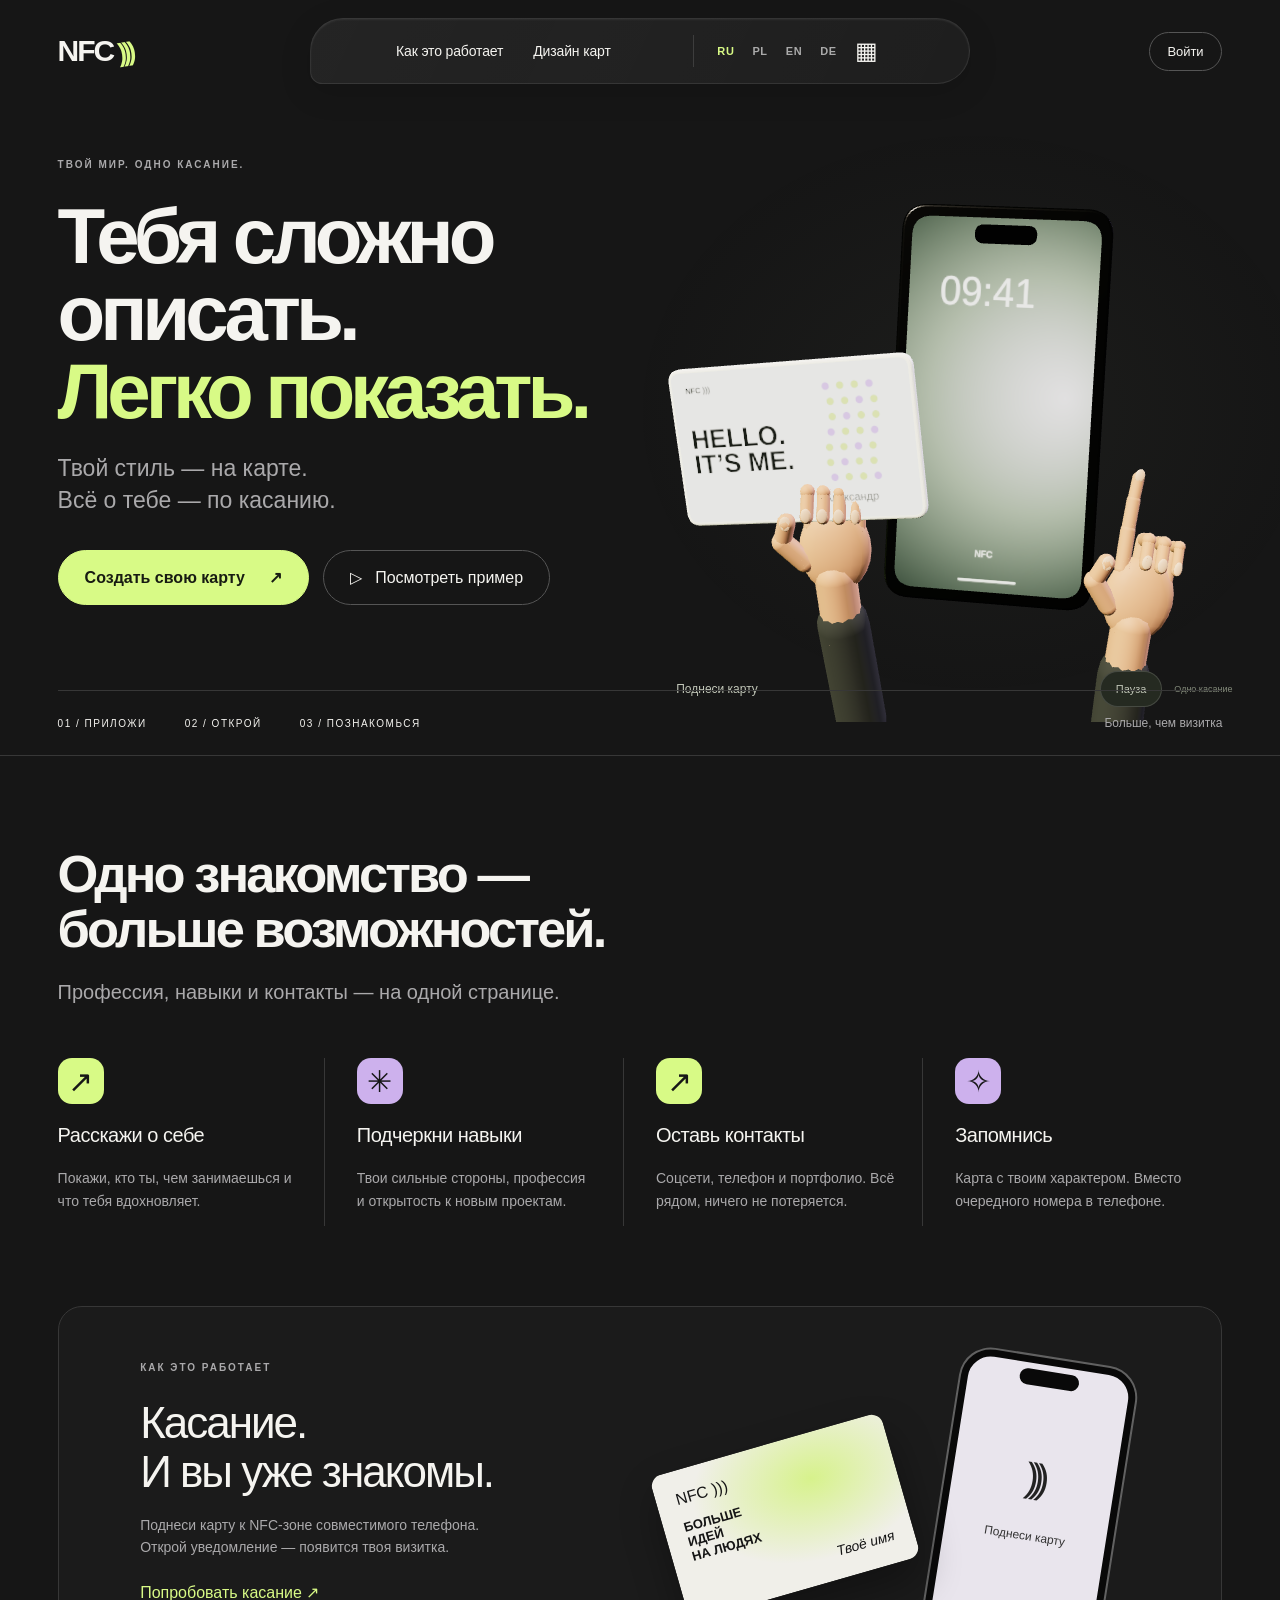
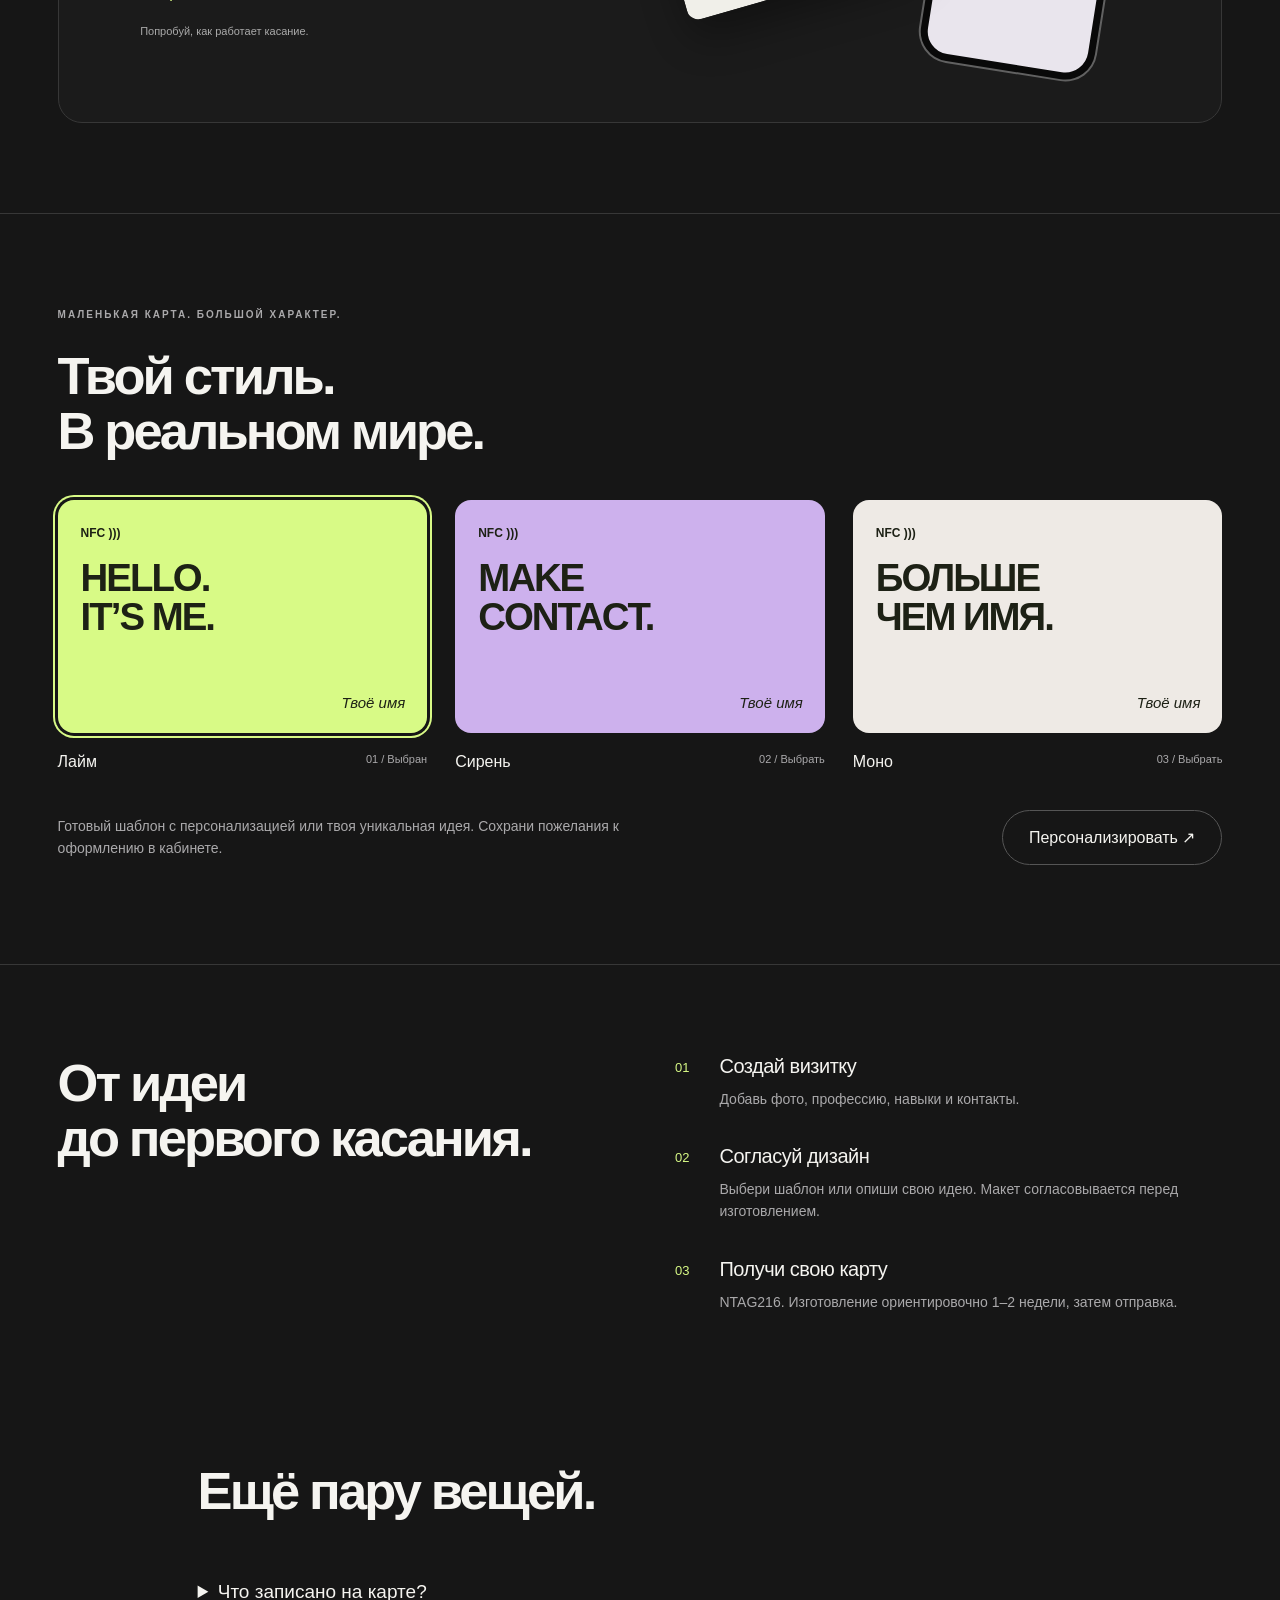
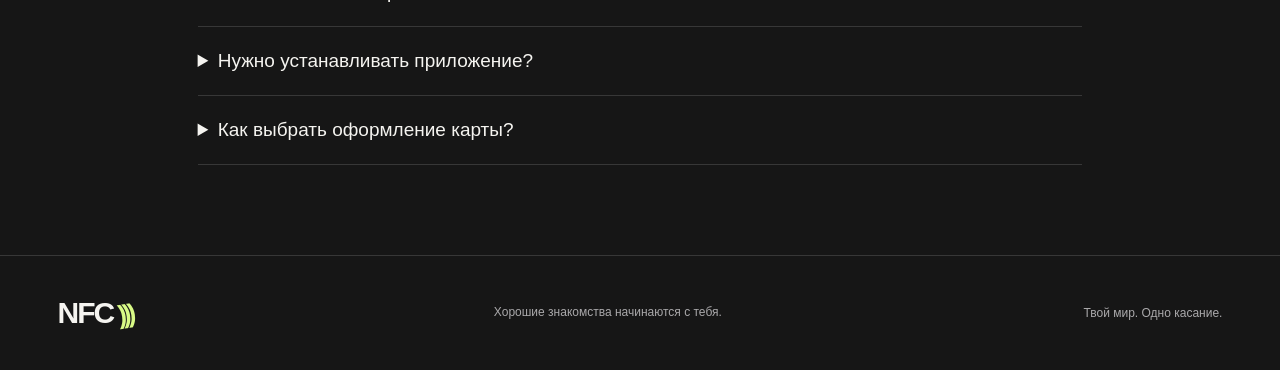
==== index.html @ b67074d8 "Build NFC profiles with 3D landing and production deployment" ====
<!doctype html>
<html lang="ru">
  <head>
    <meta charset="UTF-8" />
    <meta name="viewport" content="width=device-width, initial-scale=1" />
    <meta name="theme-color" content="#161616" />
    <title>NFC — всё о тебе по касанию</title>
    <link rel="stylesheet" href="/style.css" />
  </head>
  <body>
    <header class="header">
      <a class="logo" href="/" aria-label="NFC, главная">NFC<span>)))</span></a>
      <div class="nav-drop">
        <nav aria-label="Основная навигация">
          <a href="/#how">Как это работает</a><a href="/#design">Дизайн карт</a>
        </nav>
        <div class="language-picker" aria-label="Выбор языка">
          <button data-lang="ru">RU</button><button data-lang="pl">PL</button
          ><button data-lang="en">EN</button><button data-lang="de">DE</button>
          <details class="language-menu">
            <summary aria-label="Все доступные языки">▦</summary>
            <div>
              <button data-lang="ru">Русский</button
              ><button data-lang="pl">Polski</button
              ><button data-lang="en">English</button
              ><button data-lang="de">Deutsch</button>
            </div>
          </details>
        </div>
      </div>
      <button class="outline small account-entry" data-editor>
        <span data-account-label>Войти</span>
      </button>
    </header>
    <main id="landing">
      <section class="hero">
        <div class="hero-copy">
          <div class="eyebrow">ТВОЙ МИР. ОДНО КАСАНИЕ.</div>
          <h1>Тебя сложно<br />описать.<br /><span>Легко показать.</span></h1>
          <p>Твой стиль — на карте.<br />Всё о тебе — по касанию.</p>
          <div class="actions">
            <button class="primary" data-editor>
              Создать свою карту <span>↗</span></button
            ><button class="outline" id="example">
              ▷ &nbsp; Посмотреть пример
            </button>
          </div>
        </div>
        <div class="hero-art hero-3d">
          <div
            id="hero-scene"
            role="img"
            aria-label="3D-демонстрация: руки подносят NFC-карту к телефону, касаются уведомления и открывают визитку."
          >
            <canvas aria-hidden="true"></canvas>
          </div>
          <div class="scene-caption">
            <span id="scene-status">Поднеси карту</span
            ><button id="scene-toggle" type="button" aria-pressed="false">
              Пауза</button
            ><span class="scene-label">Одно касание</span>
          </div>
        </div>
        <div class="hero-bottom">
          <span>01 / ПРИЛОЖИ</span><span>02 / ОТКРОЙ</span
          ><span>03 / ПОЗНАКОМЬСЯ</span
          ><span class="muted">Больше, чем визитка</span>
        </div>
      </section>
      <section class="intro section" id="how">
        <div class="intro-title">
          <h2>Одно знакомство —<br />больше возможностей.</h2>
          <p>Профессия, навыки и контакты — на одной странице.</p>
        </div>
        <div class="feature-grid">
          <article>
            <span class="feature-icon">↗</span>
            <h3>Расскажи о себе</h3>
            <p>Покажи, кто ты, чем занимаешься и что тебя вдохновляет.</p>
          </article>
          <article>
            <span class="feature-icon lilac">✳</span>
            <h3>Подчеркни навыки</h3>
            <p>
              Твои сильные стороны, профессия и открытость к новым проектам.
            </p>
          </article>
          <article>
            <span class="feature-icon">↗</span>
            <h3>Оставь контакты</h3>
            <p>
              Соцсети, телефон и портфолио. Всё рядом, ничего не потеряется.
            </p>
          </article>
          <article>
            <span class="feature-icon lilac">✧</span>
            <h3>Запомнись</h3>
            <p>
              Карта с твоим характером. Вместо очередного номера в телефоне.
            </p>
          </article>
        </div>
        <div class="tap-demo">
          <div>
            <span class="eyebrow">КАК ЭТО РАБОТАЕТ</span>
            <h3>Касание.<br />И вы уже знакомы.</h3>
            <p>
              Поднеси карту к NFC-зоне совместимого телефона. Открой уведомление
              — появится твоя визитка.
            </p>
            <button class="text-button" id="tap">Попробовать касание ↗</button>
            <p class="caption" id="tap-status" aria-live="polite">
              Попробуй, как работает касание.
            </p>
          </div>
          <div class="demo-scene">
            <div class="mini-card">
              NFC <span>)))</span><b>БОЛЬШЕ<br />ИДЕЙ<br />НА ЛЮДЯХ</b
              ><i>Твоё имя</i>
            </div>
            <div class="mini-phone">
              <div class="notch"></div>
              <span class="phone-symbol">)))</span>
              <p id="phone-message">Поднеси карту</p>
            </div>
          </div>
        </div>
      </section>
      <section class="section designs" id="design">
        <span class="eyebrow">МАЛЕНЬКАЯ КАРТА. БОЛЬШОЙ ХАРАКТЕР.</span>
        <h2>Твой стиль.<br />В реальном мире.</h2>
        <div class="design-grid">
          <button
            class="design-option selected"
            data-design="Лайм"
            aria-pressed="true"
          >
            <div class="product lime">
              <span>NFC )))</span><strong>HELLO.<br />IT’S ME.</strong
              ><i>Твоё имя</i>
            </div>
            <div class="design-label">
              Лайм <span>01 / Выбран</span>
            </div></button
          ><button
            class="design-option"
            data-design="Сирень"
            aria-pressed="false"
          >
            <div class="product purple">
              <span>NFC )))</span><strong>MAKE<br />CONTACT.</strong
              ><i>Твоё имя</i>
            </div>
            <div class="design-label">
              Сирень <span>02 / Выбрать</span>
            </div></button
          ><button
            class="design-option"
            data-design="Моно"
            aria-pressed="false"
          >
            <div class="product mono">
              <span>NFC )))</span><strong>БОЛЬШЕ<br />ЧЕМ ИМЯ.</strong
              ><i>Твоё имя</i>
            </div>
            <div class="design-label">Моно <span>03 / Выбрать</span></div>
          </button>
        </div>
        <div class="design-foot">
          <p>
            Готовый шаблон с персонализацией или твоя уникальная идея. Сохрани
            пожелания к оформлению в кабинете.
          </p>
          <button class="outline" data-editor>Персонализировать ↗</button>
        </div>
      </section>
      <section class="section process">
        <h2>От идеи<br />до первого касания.</h2>
        <ol>
          <li>
            <span>01</span>
            <div>
              <h3>Создай визитку</h3>
              <p>Добавь фото, профессию, навыки и контакты.</p>
            </div>
          </li>
          <li>
            <span>02</span>
            <div>
              <h3>Согласуй дизайн</h3>
              <p>
                Выбери шаблон или опиши свою идею. Макет согласовывается перед
                изготовлением.
              </p>
            </div>
          </li>
          <li>
            <span>03</span>
            <div>
              <h3>Получи свою карту</h3>
              <p>
                NTAG216. Изготовление ориентировочно 1–2 недели, затем отправка.
              </p>
            </div>
          </li>
        </ol>
      </section>
      <section class="section faq">
        <h2>Ещё пару вещей.</h2>
        <details>
          <summary>Что записано на карте?</summary>
          <p>
            Постоянная ссылка на твою визитку. Меняй данные в личном кабинете —
            адрес останется прежним.
          </p>
        </details>
        <details>
          <summary>Нужно устанавливать приложение?</summary>
          <p>
            Для просмотра визитки достаточно браузера и интернета. Чтение карты
            зависит от поддержки NFC и настроек телефона.
          </p>
        </details>
        <details>
          <summary>Как выбрать оформление карты?</summary>
          <p>
            Выбери шаблон и сохрани идею оформления в кабинете. Перед
            изготовлением макет нужно согласовать.
          </p>
        </details>
      </section>
      <footer>
        <a class="logo" href="#">NFC<span>)))</span></a>
        <p>Хорошие знакомства начинаются с тебя.</p>
        <span>Твой мир. Одно касание.</span>
      </footer>
    </main>
    <dialog id="editor">
      <div class="modal-head">
        <div>
          <span class="eyebrow">ТВОЯ ЦИФРОВАЯ ВИЗИТКА</span>
          <h2>Начнём с тебя.</h2>
        </div>
        <button class="close" aria-label="Закрыть редактор">×</button>
      </div>
      <p class="notice">
        Расскажи о себе и добавь контакты, которыми хочешь поделиться.
      </p>
      <div class="account-bar">
        <span id="account-email" data-user-content></span
        ><button class="text-button" id="logout">Выйти</button>
      </div>
      <p class="link-explain">
        Ссылка закреплена за вашей визиткой. Меняйте дизайн и данные — адрес
        останется прежним.
      </p>
      <label>Постоянная ссылка<input id="public-link" readonly /></label>
      <div class="actions link-actions">
        <button type="button" class="outline" id="copy-link">
          Копировать ссылку</button
        ><a class="outline" id="open-public" target="_blank" rel="noopener"
          >Открыть визитку ↗</a
        >
      </div>
      <p id="link-status" role="status"></p>
      <form id="profile-form" autocomplete="off">
        <div class="form-grid">
          <label
            >Имя<input
              name="firstName"
              maxlength="40"
              required
              placeholder="Александр" /></label
          ><label
            >Фамилия<input
              name="lastName"
              maxlength="50"
              placeholder="Иванов" /></label
          ><label class="wide"
            >Фото<input
              type="file"
              id="photo"
              accept="image/png,image/jpeg,image/webp"
            /><small>JPG, PNG или WebP, до 2 МБ</small></label
          ><label class="wide"
            >О себе<textarea
              name="bio"
              maxlength="2000"
              placeholder="Расскажи, чем занимаешься и с чем к тебе обращаться."
            ></textarea></label
          ><label
            >Профессия<input
              name="job"
              maxlength="80"
              placeholder="Дизайнер" /></label
          ><label
            >Навыки, через запятую<input
              name="skills"
              maxlength="500"
              placeholder="Брендинг, веб-дизайн, UI/UX" /></label
          ><label class="wide"
            >Вакансии и проекты<textarea
              name="opportunities"
              maxlength="1000"
              placeholder="Открыт к проектам и предложениям"
            ></textarea></label
          ><label class="wide"
            >Услуги и предложения<textarea
              name="services"
              maxlength="1000"
              placeholder="Какие задачи ты помогаешь решать?"
            ></textarea></label
          ><label
            >Телефон<input
              name="phone"
              type="tel"
              maxlength="30"
              placeholder="+48 ..." /></label
          ><label
            >Соцсеть или портфолио<input
              name="social"
              type="url"
              placeholder="https://..." /></label
          ><label
            >Instagram<input
              name="instagram"
              type="url"
              maxlength="500"
              placeholder="https://www.instagram.com/username" /></label
          ><label
            >Telegram<input
              name="telegram"
              type="url"
              maxlength="500"
              placeholder="https://t.me/username" /></label
          ><label
            >WhatsApp<input
              name="whatsapp"
              type="tel"
              maxlength="30"
              placeholder="+48 123 456 789"
            /><small>Номер с кодом страны</small></label
          ><label
            >Контактный email<input
              name="contactEmail"
              type="email"
              maxlength="254"
              placeholder="hello@example.com" /></label
          ><label class="wide"
            >Акцент цифровой визитки<select name="accent">
              <option value="lime">Лайм</option>
              <option value="lilac">Сирень</option>
              <option value="silver">Серебро</option></select
            ><small>Единый стиль, твой цветовой акцент</small></label
          ><label
            >Дизайн карты<select name="design">
              <option value="Лайм">Лайм</option>
              <option value="Сирень">Сирень</option>
              <option value="Моно">Моно</option>
              <option value="Уникальный дизайн">Уникальный дизайн</option>
            </select></label
          ><label
            >Идея для дизайна<input
              name="idea"
              maxlength="200"
              placeholder="Что добавить на карту?"
          /></label>
        </div>
        <div class="actions">
          <button type="submit" class="primary">Сохранить визитку ↗</button
          ><button type="button" class="outline" id="preview-draft">
            Предпросмотр
          </button>
        </div>
        <p id="save-status" role="status"></p>
      </form>
    </dialog>
    <dialog id="save-complete" aria-labelledby="complete-title">
      <button class="close" aria-label="Закрыть">×</button>
      <div class="complete-symbol" aria-hidden="true">✓</div>
      <h2 id="complete-title">Всё готово</h2>
      <p>Твоя визитка обновлена. Можно знакомиться.</p>
      <label>Постоянная ссылка<input id="complete-link" readonly /></label
      ><button class="outline" id="complete-copy">Копировать ссылку</button>
      <p id="complete-status" role="status"></p>
      <button class="primary" id="complete-account">
        Перейти в личный кабинет
      </button>
    </dialog>
    <dialog id="preview" aria-label="Мобильный предпросмотр">
      <button class="close" aria-label="Закрыть пример">×</button>
      <div id="profile-view"></div>
      <p class="preview-note">
        Предпросмотр несохранённых изменений. Сохрани визитку, чтобы обновить
        постоянную страницу.
      </p>
    </dialog>
    <dialog id="auth">
      <div class="modal-head">
        <h2 id="auth-title">Войти в кабинет</h2>
        <button class="close" aria-label="Закрыть">×</button>
      </div>
      <p class="notice">Войди, чтобы продолжить работу над своей визиткой.</p>
      <form id="auth-form">
        <label
          >Email<input
            id="auth-email"
            type="email"
            autocomplete="email"
            required
            maxlength="254" /></label
        ><label
          >Пароль<input
            id="auth-password"
            type="password"
            autocomplete="current-password"
            minlength="10"
            maxlength="128"
            required
        /></label>
        <p class="caption">От 10 до 128 символов.</p>
        <button class="primary" id="auth-submit" type="submit">Войти</button
        ><button class="text-button" id="auth-toggle" type="button">
          Нет аккаунта? Регистрация
        </button>
        <p id="auth-status" role="status"></p>
      </form>
    </dialog>
    <script src="/app.js"></script>
    <script src="/account.js"></script>
    <script src="/i18n.js"></script>
    <script type="module" src="/hero-loader.js"></script>
  </body>
</html>
---- style.css ----
:root {
  --bg: #161616;
  --panel: #202020;
  --text: #f5f4f0;
  --muted: #aaa9ab;
  --lime: #d8fa86;
  --lilac: #cdb1ed;
  --line: #373737;
}
* {
  box-sizing: border-box;
}
html {
  scroll-behavior: smooth;
  scroll-padding-top: 80px;
}
body {
  margin: 0;
  background: var(--bg);
  color: var(--text);
  font-family: Arial, Helvetica, sans-serif;
  -webkit-font-smoothing: antialiased;
}
button,
input,
textarea,
select {
  font: inherit;
}
button,
a {
  -webkit-tap-highlight-color: transparent;
}
button {
  cursor: pointer;
}
button,
a,
input,
textarea,
select,
summary {
  outline-offset: 5px;
}
button:focus-visible,
a:focus-visible,
summary:focus-visible {
  outline: 2px solid var(--lime);
}
a {
  color: inherit;
  text-decoration: none;
}
button {
  color: inherit;
}
button:disabled {
  opacity: 0.6;
}
p {
  line-height: 1.6;
  color: var(--muted);
}
.header {
  height: 96px;
  max-width: 1536px;
  margin: auto;
  padding: 0 4.5%;
  display: flex;
  align-items: center;
  justify-content: space-between;
  gap: 24px;
}
.logo {
  font-size: 30px;
  font-weight: 800;
  letter-spacing: -2px;
}
.logo span {
  color: var(--lime);
  display: inline-block;
  font-size: 26px;
  margin-left: 5px;
  letter-spacing: -4px;
  transform: rotate(-8deg);
}
nav {
  display: flex;
  gap: 55px;
  font-size: 14px;
}
nav a:hover {
  color: var(--lime);
}
.primary,
.outline {
  border-radius: 99px;
  min-height: 55px;
  padding: 17px 26px;
  display: inline-flex;
  align-items: center;
  justify-content: center;
  gap: 24px;
  white-space: nowrap;
  font-weight: 600;
  transition:
    transform 0.2s,
    background 0.2s;
}
.primary {
  background: var(--lime);
  border: 1px solid var(--lime);
  color: #171b12;
}
.outline {
  background: transparent;
  border: 1px solid #555;
  font-weight: 400;
}
.primary:hover,
.outline:hover {
  transform: translateY(-3px);
}
.outline:hover {
  background: #ffffff0b;
}
.small {
  min-height: 39px;
  padding: 10px 20px;
  font-size: 13px;
}
.hero {
  position: relative;
  max-width: 1536px;
  margin: auto;
  padding: 45px 4.5% 0;
  overflow: hidden;
}
.hero-copy {
  position: relative;
  z-index: 2;
  padding: 12px 0 85px;
  pointer-events: none;
}
.hero-copy > * {
  pointer-events: auto;
}
.eyebrow {
  font-size: 10px;
  letter-spacing: 2px;
  font-weight: 600;
  color: var(--muted);
}
h1 {
  font-size: clamp(54px, 6.1vw, 94px);
  letter-spacing: -0.065em;
  line-height: 0.99;
  margin: 28px 0 22px;
  max-width: 800px;
}
h1 span {
  color: var(--lime);
}
.hero-copy > p {
  font-size: 23px;
  line-height: 1.4;
  margin: 0 0 34px;
}
.actions {
  display: flex;
  gap: 14px;
  flex-wrap: wrap;
}
.hero-art {
  position: absolute;
  right: 0;
  top: 0;
  width: 52%;
  height: 650px;
  background-image: url("assets/concept.png");
  background-repeat: no-repeat;
  background-size: auto 172%;
  background-position: right top;
  mask-image: linear-gradient(to right, transparent, black 17%);
  opacity: 0.98;
}
.art-note {
  position: absolute;
  right: 6%;
  bottom: 35px;
  font-size: 12px;
  line-height: 1.6;
  color: #d4d4d4;
}
.hero-bottom {
  position: relative;
  z-index: 2;
  display: flex;
  gap: 38px;
  align-items: center;
  border-top: 1px solid var(--line);
  padding: 25px 0;
  font-size: 10px;
  letter-spacing: 1.5px;
}
.hero-bottom .muted {
  margin-left: auto;
  color: var(--muted);
  text-transform: none;
  letter-spacing: 0;
  font-size: 12px;
}
.section {
  max-width: 1536px;
  margin: auto;
  padding: 90px 4.5%;
}
h2 {
  font-size: clamp(36px, 4.1vw, 63px);
  letter-spacing: -0.055em;
  line-height: 1.05;
  font-weight: 650;
  margin: 0 0 20px;
}
.intro {
  border-top: 1px solid var(--line);
}
.intro-title > p {
  font-size: 20px;
  margin: 0;
}
.feature-grid {
  display: grid;
  grid-template-columns: repeat(4, 1fr);
  gap: 32px;
  margin: 50px 0 80px;
}
.feature-grid article {
  padding-right: 25px;
  border-right: 1px solid var(--line);
}
.feature-grid article:last-child {
  border: 0;
}
.feature-icon {
  display: flex;
  width: 46px;
  height: 46px;
  border-radius: 14px;
  background: var(--lime);
  color: #161616;
  align-items: center;
  justify-content: center;
  font-size: 30px;
}
.lilac {
  background: var(--lilac);
}
h3 {
  font-size: 20px;
  letter-spacing: -0.5px;
  font-weight: 500;
}
.feature-grid p {
  font-size: 14px;
  max-width: 240px;
}
.tap-demo {
  border: 1px solid var(--line);
  border-radius: 24px;
  background: #1b1b1b;
  display: grid;
  grid-template-columns: 1fr 1fr;
  overflow: hidden;
  padding: 50px 7%;
  gap: 50px;
}
.tap-demo h3 {
  font-size: 44px;
  line-height: 1.1;
  margin: 24px 0 18px;
  letter-spacing: -2px;
}
.tap-demo p {
  max-width: 350px;
  font-size: 14px;
}
.text-button {
  border: 0;
  background: none;
  padding: 10px 0;
  color: var(--lime);
}
p.caption {
  font-size: 11px;
  color: #aaa;
}
.demo-scene {
  position: relative;
  min-height: 315px;
}
.mini-card {
  width: 240px;
  height: 150px;
  background: #f0efe9;
  color: #151515;
  border-radius: 12px;
  padding: 20px;
  position: absolute;
  left: 0;
  top: 85px;
  z-index: 2;
  transform: rotate(-16deg);
  box-shadow: 0 20px 40px #0005;
  background-image: radial-gradient(
    ellipse at 65% 30%,
    #d7f28c 0,
    transparent 55%
  );
}
.mini-card b {
  display: block;
  font-size: 13px;
  margin: 12px 0;
}
.mini-card i {
  position: absolute;
  bottom: 20px;
  right: 20px;
  font-size: 14px;
}
.mini-phone {
  position: absolute;
  right: 5%;
  top: 0;
  width: 176px;
  height: 315px;
  background: #e9e5ed;
  border: 7px solid #090909;
  border-radius: 30px;
  color: #222;
  display: flex;
  align-items: center;
  justify-content: center;
  flex-direction: column;
  box-shadow: 0 0 0 2px #616161;
  transform: rotate(9deg);
}
.notch {
  width: 60px;
  height: 16px;
  border-radius: 15px;
  background: #090909;
  position: absolute;
  top: 6px;
}
.phone-symbol {
  font-size: 40px;
  letter-spacing: -8px;
}
.mini-phone p {
  color: #333;
  font-size: 12px;
  text-align: center;
  padding: 15px;
}
.designs {
  border-top: 1px solid var(--line);
}
.designs h2 {
  margin-top: 26px;
}
.design-grid {
  display: grid;
  grid-template-columns: repeat(3, 1fr);
  gap: 28px;
  margin: 42px 0 30px;
}
.design-option {
  background: transparent;
  border: 0;
  padding: 0;
  text-align: left;
  min-width: 0;
}
.product {
  aspect-ratio: 1.59;
  border-radius: 16px;
  padding: 23px;
  position: relative;
  overflow: hidden;
  color: #1d2115;
  transition:
    transform 0.3s,
    box-shadow 0.3s;
  background: var(--lime);
}
.product > span {
  font-size: 12px;
  font-weight: 700;
}
.product strong {
  font-size: clamp(28px, 3vw, 46px);
  line-height: 1;
  display: block;
  margin-top: 18px;
  letter-spacing: -2px;
}
.product i {
  position: absolute;
  right: 22px;
  bottom: 22px;
  font-size: 15px;
}
.product.purple {
  background: var(--lilac);
}
.product.mono {
  background: #eeeae5;
}
.design-option:hover .product {
  transform: rotate(-2deg) translateY(-6px);
}
.selected .product {
  box-shadow:
    0 0 0 3px var(--bg),
    0 0 0 5px var(--lime);
}
.design-label {
  display: flex;
  justify-content: space-between;
  gap: 10px;
  margin-top: 20px;
  font-size: 16px;
}
.design-label span {
  font-size: 11px;
  color: var(--muted);
}
.design-foot {
  display: flex;
  justify-content: space-between;
  align-items: center;
  gap: 40px;
}
.design-foot p {
  font-size: 14px;
  max-width: 630px;
}
.process {
  display: grid;
  grid-template-columns: 1fr 1fr;
  border-top: 1px solid var(--line);
  gap: 70px;
}
.process ol {
  list-style: none;
  padding: 0;
  margin: 0;
}
.process li {
  display: flex;
  gap: 30px;
  margin-bottom: 35px;
}
.process li > span {
  font-size: 13px;
  color: var(--lime);
  padding-top: 5px;
}
.process h3 {
  margin: 0;
}
.process p {
  font-size: 14px;
  margin: 10px 0 0;
}
.faq {
  padding-top: 25px;
  max-width: 1000px;
}
.faq h2 {
  margin-bottom: 40px;
}
details {
  border-bottom: 1px solid var(--line);
  padding: 23px 0;
}
summary {
  cursor: pointer;
  font-size: 19px;
}
details p {
  font-size: 15px;
  max-width: 720px;
}
footer {
  border-top: 1px solid var(--line);
  padding: 35px 4.5%;
  display: flex;
  justify-content: space-between;
  align-items: center;
  gap: 30px;
}
footer p,
footer > span {
  font-size: 12px;
  color: var(--muted);
}
dialog {
  background: #202020;
  color: var(--text);
  border: 1px solid #555;
  border-radius: 24px;
  width: min(760px, 94vw);
  max-height: 90dvh;
  padding: 32px;
}
dialog::backdrop {
  background: #000b;
  backdrop-filter: blur(8px);
}
.modal-head {
  display: flex;
  justify-content: space-between;
  align-items: flex-start;
  gap: 12px;
}
.modal-head h2 {
  font-size: 36px;
  margin: 15px 0;
}
.close {
  font-size: 28px;
  background: transparent;
  border: 1px solid #555;
  border-radius: 50%;
  height: 40px;
  width: 40px;
  flex-shrink: 0;
}
.notice {
  font-size: 13px;
  background: #d8fa8610;
  border-left: 2px solid var(--lime);
  padding: 15px;
}
.form-grid {
  display: grid;
  grid-template-columns: 1fr 1fr;
  gap: 18px;
  margin: 26px 0;
}
label {
  font-size: 13px;
  display: flex;
  flex-direction: column;
  gap: 8px;
  min-width: 0;
}
input,
textarea,
select {
  background: #141414;
  border: 1px solid #555;
  border-radius: 9px;
  color: white;
  padding: 13px;
  min-width: 0;
  width: 100%;
}
textarea {
  resize: vertical;
  min-height: 85px;
}
input::placeholder,
textarea::placeholder {
  color: #929292;
}
.wide {
  grid-column: 1/-1;
}
small {
  color: var(--muted);
  font-size: 11px;
}
#save-status {
  font-size: 13px;
  color: var(--lime);
}
#preview {
  width: 400px;
  background: #ede9f1;
  color: #202020;
  padding: 25px;
}
#preview > .close {
  float: right;
  color: #222;
}
#profile-view {
  clear: both;
  padding-top: 20px;
}
.avatar {
  width: 110px;
  height: 110px;
  object-fit: cover;
  border-radius: 50%;
  background: var(--lilac);
  display: flex;
  align-items: center;
  justify-content: center;
  font-size: 44px;
  color: #342747;
  margin-bottom: 22px;
}
.profile-name {
  font-size: 32px;
  line-height: 1.1;
  letter-spacing: -1px;
  overflow-wrap: anywhere;
}
.profile-job {
  font-size: 16px;
  color: #555;
  margin: 10px 0;
}
.profile-bio {
  color: #555;
  font-size: 14px;
  white-space: pre-wrap;
  overflow-wrap: anywhere;
}
.skill-tags {
  display: flex;
  flex-wrap: wrap;
  gap: 8px;
  margin: 24px 0;
}
.skill-tags span {
  background: #d7cedf;
  padding: 7px 12px;
  border-radius: 30px;
  font-size: 12px;
}
.contact-link {
  display: block;
  padding: 16px;
  background: #242424;
  color: #fff;
  text-align: center;
  border: 0;
  border-radius: 10px;
  margin: 12px 0;
  width: 100%;
  font-size: 14px;
}
.preview-note {
  font-size: 11px;
  color: #666;
  margin-top: 24px;
}
.opportunities {
  font-size: 13px;
  color: #555;
  padding: 15px;
  background: #d8fa8670;
  border-radius: 10px;
  overflow-wrap: anywhere;
}
@media (prefers-reduced-motion: no-preference) {
  .hero-copy {
    animation: enter 0.7s both;
  }
  .hero-art {
    animation: enter 1s both;
  }
  .tapping .mini-card {
    animation: tap 1.3s ease-in-out both;
  }
  @keyframes enter {
    from {
      opacity: 0;
      transform: translateY(18px);
    }
    to {
      opacity: 1;
      transform: translateY(0);
    }
  }
  @keyframes tap {
    50%,
    80% {
      transform: translate(65px, -25px) rotate(-5deg);
    }
    100% {
      transform: rotate(-16deg);
    }
  }
}
@media (max-width: 1024px) {
  h1 {
    font-size: 65px;
  }
  .hero-art {
    width: 56%;
    opacity: 0.65;
  }
  .hero-copy > p {
    font-size: 20px;
  }
  .feature-grid {
    gap: 20px;
  }
  .tap-demo {
    padding: 35px;
    gap: 15px;
  }
  .mini-card {
    width: 205px;
    height: 140px;
  }
  .demo-scene {
    min-width: 280px;
  }
  .product {
    padding: 18px;
  }
  .product i {
    font-size: 12px;
  }
  .header {
    height: 80px;
  }
}
@media (max-width: 767px) {
  .header {
    padding: 0 6%;
    height: 78px;
  }
  nav {
    gap: 20px;
    font-size: 12px;
  }
  nav a:first-child {
    display: none;
  }
  .header .small {
    padding: 10px 13px;
    font-size: 11px;
  }
  .logo {
    font-size: 26px;
  }
  .hero {
    padding: 25px 6% 0;
  }
  .hero-copy {
    padding-bottom: 0;
  }
  .eyebrow {
    font-size: 9px;
    letter-spacing: 1.5px;
  }
  h1 {
    font-size: clamp(46px, 10vw, 73px);
    margin-top: 24px;
  }
  .hero-copy > p {
    font-size: 18px;
  }
  .actions {
    gap: 10px;
  }
  .primary,
  .outline {
    font-size: 13px;
    padding: 16px 20px;
    min-height: 49px;
    gap: 12px;
  }
  .hero-art {
    position: relative;
    width: calc(100% + 12vw);
    height: auto;
    aspect-ratio: 1.25;
    margin: 25px -6vw 0;
    opacity: 1;
    background-size: auto 170%;
    mask-image: linear-gradient(
      to bottom,
      transparent,
      black 12%,
      black 90%,
      transparent
    );
  }
  .art-note {
    bottom: 25px;
    right: 7%;
  }
  .hero-bottom {
    gap: 0;
    justify-content: space-between;
    font-size: 8px;
    padding: 20px 0;
  }
  .hero-bottom .muted {
    display: none;
  }
  .section {
    padding: 60px 6%;
  }
  h2 {
    font-size: 38px;
  }
  .intro-title > p {
    font-size: 17px;
  }
  .feature-grid {
    grid-template-columns: 1fr 1fr;
    gap: 28px 20px;
    margin: 38px 0 45px;
  }
  .feature-grid article {
    padding-right: 0;
    border: 0;
  }
  .feature-grid h3 {
    font-size: 17px;
  }
  .feature-grid p {
    font-size: 13px;
  }
  .tap-demo {
    grid-template-columns: 1fr;
    padding: 28px;
    gap: 22px;
  }
  .tap-demo h3 {
    font-size: 36px;
  }
  .demo-scene {
    min-width: 0;
    min-height: 310px;
  }
  .mini-phone {
    right: 4%;
  }
  .mini-card {
    left: 0;
    top: 105px;
    width: 200px;
  }
  .design-grid {
    grid-template-columns: 1fr;
    gap: 32px;
  }
  .product {
    aspect-ratio: 1.75;
    padding: 26px;
  }
  .product strong {
    font-size: 48px;
  }
  .product i {
    font-size: 15px;
  }
  .design-foot {
    align-items: flex-start;
    flex-direction: column;
    gap: 10px;
  }
  .process {
    grid-template-columns: 1fr;
    gap: 25px;
  }
  .process h2 {
    margin-bottom: 10px;
  }
  .faq {
    padding-top: 20px;
  }
  footer {
    padding: 30px 6%;
    flex-wrap: wrap;
    gap: 16px;
  }
  footer p {
    width: 70%;
  }
  dialog {
    padding: 22px;
  }
  .form-grid {
    grid-template-columns: 1fr;
  }
  .wide {
    grid-column: auto;
  }
  .modal-head h2 {
    font-size: 29px;
  }
  .notice {
    font-size: 12px;
  }
}
@media (prefers-reduced-motion: reduce) {
  html {
    scroll-behavior: auto;
  }
  *,
  *:before,
  *:after {
    animation: none !important;
    transition: none !important;
  }
}

.hero-art {
  background-position: right -48px;
  background-size: auto 185%;
}
@media (max-width: 767px) {
  .hero-art {
    background-position: right -32px;
    background-size: auto 185%;
  }
}

.header-tools {
  display: flex;
  align-items: center;
  gap: 22px;
}
.language-picker {
  display: flex;
  align-items: center;
  gap: 4px;
}
.language-picker button {
  background: transparent;
  color: #aaa;
  border: 0;
  font-size: 11px;
  padding: 7px;
}
.language-picker button.active {
  color: var(--lime);
}
.language-menu {
  position: relative;
  border: 0;
  padding: 0;
}
.language-menu summary {
  list-style: none;
  font-size: 24px;
  padding: 2px 7px;
}
.language-menu summary::-webkit-details-marker {
  display: none;
}
.language-menu > div {
  position: absolute;
  right: 0;
  top: 38px;
  z-index: 10;
  background: #242424;
  border: 1px solid #555;
  border-radius: 12px;
  padding: 10px;
  min-width: 140px;
  box-shadow: 0 15px 40px #0008;
}
.language-menu button {
  display: block;
  text-align: left;
  width: 100%;
  padding: 10px;
}
html[lang="de"] h1 {
  font-size: clamp(48px, 5.4vw, 80px);
}
@media (max-width: 1024px) {
  nav {
    gap: 25px;
  }
  .header-tools {
    gap: 12px;
  }
}
@media (max-width: 767px) {
  .header {
    height: auto;
    min-height: 95px;
    flex-wrap: wrap;
    gap: 12px;
    padding-top: 16px;
    padding-bottom: 14px;
  }
  .header nav {
    margin-left: auto;
  }
  .header-tools {
    width: 100%;
    justify-content: space-between;
  }
  .language-picker button {
    font-size: 12px;
    padding: 6px 9px;
  }
  .header-tools .small {
    font-size: 12px;
  }
  .language-menu > div {
    right: auto;
    left: 0;
  }
  .hero {
    padding-top: 15px;
  }
  html[lang="de"] h1 {
    font-size: clamp(40px, 9vw, 65px);
  }
}

.account-bar {
  display: flex;
  align-items: center;
  justify-content: space-between;
  gap: 20px;
  margin-bottom: 18px;
  font-size: 13px;
}
.link-actions {
  margin-top: 14px;
}
.link-actions .outline {
  font-size: 12px;
  padding: 12px 18px;
  min-height: 40px;
}
#auth {
  max-width: 450px;
}
#auth h2 {
  font-size: 32px;
}
#auth label {
  margin: 18px 0;
}
#auth-toggle {
  display: block;
  margin-top: 15px;
}
#auth-status,
#link-status {
  font-size: 13px;
}
.public-profile {
  position: relative;
  margin: 45px auto;
  max-height: none;
}
.public-error {
  text-align: center;
  padding: 80px 20px;
}
[hidden] {
  display: none !important;
}

/* Web approximation of the requested liquid-glass drop navigation. */
.header {
  position: relative;
  z-index: 5;
  margin: 18px auto 12px;
  min-height: 78px;
  height: auto;
  max-width: calc(100% - 7%);
  padding: 18px 30px;
  border: 1px solid #ffffff24;
  border-radius: 45px 45px 45px 13px;
  background: linear-gradient(125deg, #ffffff0b, #ffffff02), #212121db;
  backdrop-filter: blur(22px);
  box-shadow:
    inset 0 1px 0 #ffffff1c,
    0 12px 30px #0003;
}
.header nav {
  gap: 30px;
}
.header-tools {
  gap: 18px;
}
.link-explain {
  font-size: 13px;
  line-height: 1.6;
}
html[lang="de"] .header-tools .small {
  font-size: 11px;
}
@media (min-width: 1536px) {
  .header {
    max-width: 1398px;
  }
}
@media (max-width: 1024px) {
  .header {
    padding: 16px 22px;
    gap: 15px;
  }
  .header nav {
    gap: 15px;
    font-size: 12px;
  }
  .header-tools {
    gap: 10px;
  }
  .header-tools .small {
    font-size: 11px;
    padding: 10px 15px;
  }
}
@media (max-width: 767px) {
  .header {
    max-width: 90%;
    padding: 16px 20px;
    border-radius: 32px 32px 32px 10px;
    margin-top: 12px;
  }
  .header-tools {
    gap: 6px;
  }
  .header-tools .small {
    font-size: 10px;
    padding: 10px;
  }
  .language-picker {
    gap: 0;
  }
  .language-picker button {
    font-size: 10px;
    padding: 6px;
  }
  .language-menu summary {
    font-size: 20px;
    padding: 0 5px;
  }
}
@media (prefers-reduced-transparency: reduce) {
  .header {
    background: #242424;
    backdrop-filter: none;
  }
}

/* Final header: independent brand, central navigation drop, independent account. */
.header {
  display: flex;
  justify-content: space-between;
  max-width: 1536px;
  gap: 24px;
  padding: 18px 4.5%;
  margin: 0 auto;
  border: 0;
  border-radius: 0;
  background: none;
  box-shadow: none;
  backdrop-filter: none;
  min-height: 96px;
}
.nav-drop {
  display: flex;
  align-items: center;
  justify-content: center;
  gap: 25px;
  border: 1px solid #ffffff24;
  border-radius: 40px 40px 40px 11px;
  padding: 14px 25px;
  background: linear-gradient(125deg, #ffffff0b, #ffffff02), #212121db;
  backdrop-filter: blur(22px);
  box-shadow:
    inset 0 1px 0 #ffffff1c,
    0 10px 25px #0002;
}
.account-entry {
  font-size: 12px;
  padding: 11px 18px;
}
.header nav {
  font-size: 12px;
  gap: 24px;
}
.header .logo {
  flex-shrink: 0;
}
.language-menu {
  border: 0;
}
.nav-drop .language-picker {
  border-left: 1px solid #ffffff20;
  padding-left: 16px;
}
@media (max-width: 1024px) {
  .header {
    gap: 15px;
    padding: 18px 4%;
  }
  .nav-drop {
    gap: 14px;
    padding: 12px 16px;
  }
  .header nav {
    gap: 16px;
    font-size: 11px;
  }
  .nav-drop .language-picker {
    padding-left: 8px;
  }
  .language-picker button {
    padding: 5px;
    font-size: 10px;
  }
  .account-entry {
    font-size: 10px;
    padding: 10px 12px;
  }
}
@media (max-width: 767px) {
  .header {
    max-width: none;
    flex-wrap: wrap;
    padding: 18px 6%;
    gap: 15px;
  }
  .nav-drop {
    order: 3;
    width: 100%;
    justify-content: space-between;
    gap: 8px;
    padding: 12px 14px;
  }
  .header nav {
    margin: 0;
    gap: 12px;
  }
  .header nav a:first-child {
    display: block;
  }
  .header .account-entry {
    margin-left: auto;
    font-size: 11px;
  }
  .language-picker button {
    padding: 5px 4px;
    font-size: 9px;
  }
  .nav-drop .language-picker {
    padding-left: 8px;
  }
  .nav-drop nav {
    font-size: 10px;
  }
  .language-menu > div {
    left: auto;
    right: 0;
  }
}
@media (prefers-reduced-transparency: reduce) {
  .nav-drop {
    background: #242424;
    backdrop-filter: none;
  }
}
.header nav {
  font-size: 14px;
  font-weight: 500;
  letter-spacing: -0.15px;
  gap: 28px;
}
.language-picker button {
  font-weight: 600;
  letter-spacing: 0.6px;
  font-size: 11px;
}
.account-entry {
  font-size: 13px;
  font-weight: 500;
  letter-spacing: -0.1px;
}
.hero-art {
  height: 570px;
  width: 55%;
  background-image:
    linear-gradient(to bottom, transparent 78%, #161616 94%),
    url("assets/concept.png");
  background-size: auto 160%;
  background-position: right -45px;
}
.art-note {
  bottom: 55px;
}
@media (max-width: 1024px) {
  .header nav {
    font-size: 12px;
    gap: 16px;
  }
  .account-entry {
    font-size: 11px;
  }
  .language-picker button {
    font-size: 10px;
  }
}
@media (max-width: 767px) {
  .hero-art {
    height: auto;
    width: calc(100% + 12vw);
    background-size: auto 175%;
    background-position: right -35px;
  }
  .header nav {
    font-size: 11px;
    gap: 12px;
  }
  .language-picker button {
    font-size: 10px;
  }
  .nav-drop {
    padding: 13px 12px;
  }
  .art-note {
    bottom: 15px;
  }
  .account-entry {
    font-size: 11px;
  }
}

.nav-drop {
  flex: 0 1 660px;
  min-height: 66px;
  justify-content: space-evenly;
  gap: 34px;
  padding: 16px 36px;
  border-color: #ffffff17;
  border-radius: 48px 48px 48px 18px;
  background: linear-gradient(115deg, #ffffff09, #ffffff02), #2424248c;
  box-shadow:
    inset 0 1px 2px #ffffff12,
    0 8px 32px #00000020;
  backdrop-filter: blur(30px);
}
.header nav {
  gap: 30px;
}
.language-picker button {
  padding: 8px 7px;
}
.account-entry {
  flex-shrink: 0;
}
@media (max-width: 1024px) {
  .nav-drop {
    gap: 16px;
    padding: 14px 20px;
  }
  .header nav {
    gap: 16px;
  }
  .language-picker button {
    padding: 7px 5px;
  }
}
@media (max-width: 767px) {
  .nav-drop {
    flex-basis: 100%;
    min-height: 56px;
    gap: 8px;
    padding: 12px 14px;
    border-radius: 34px 34px 34px 15px;
  }
  .header nav {
    gap: 12px;
  }
  .language-picker button {
    padding: 7px 4px;
  }
}
#preview {
  width: min(400px, 94vw);
}
.hero-art {
  background-size:
    100% 100%,
    auto 160%;
  background-position:
    center,
    right -45px;
}
.art-note {
  bottom: 45px;
}
@media (max-width: 767px) {
  .hero-art {
    background-size:
      100% 100%,
      auto 175%;
    background-position:
      center,
      right -35px;
  }
  .art-note {
    bottom: 15px;
  }
}
/* A single mobile composition for every digital card. */
.digital-card {
  --card-accent: #d8fa86;
  background: #1c1d1b;
  color: #f7f7f1;
  border-radius: 26px;
  overflow: hidden;
  width: 100%;
  box-shadow: 0 22px 65px #0003;
}
.digital-card.accent-lilac {
  --card-accent: #cdb1ed;
}
.digital-card.accent-silver {
  --card-accent: #d5dbdc;
}
.profile-portrait {
  position: relative;
  min-height: 430px;
  background: #292b25;
  isolation: isolate;
}
.profile-photo {
  width: 100%;
  height: 470px;
  display: block;
  object-fit: cover;
  object-position: center 32%;
}
.profile-portrait:not(.portrait-empty):after {
  content: "";
  position: absolute;
  inset: 0;
  background: linear-gradient(
    180deg,
    transparent 36%,
    #16181366 60%,
    #161813 100%
  );
  z-index: 0;
}
.profile-identity {
  position: absolute;
  bottom: 0;
  left: 0;
  right: 0;
  padding: 32px 28px 25px;
  z-index: 1;
}
.digital-card .profile-name {
  font-size: 39px;
  letter-spacing: -1.6px;
  line-height: 1.05;
  margin: 0;
  max-width: 100%;
  font-weight: 600;
  overflow-wrap: anywhere;
  color: #fff;
}
.digital-card .profile-job {
  font-size: 15px;
  color: var(--card-accent);
  margin: 13px 0 0;
  line-height: 1.5;
  overflow-wrap: anywhere;
}
.portrait-empty {
  min-height: 340px;
  background:
    radial-gradient(ellipse at 80% 5%, #ffffff0b, transparent 65%), #272923;
}
.profile-monogram {
  display: flex;
  align-items: center;
  justify-content: center;
  font-size: 114px;
  letter-spacing: -8px;
  font-weight: 500;
  color: var(--card-accent);
  height: 230px;
  opacity: 0.8;
}
.profile-content {
  padding: 5px 28px 20px;
}
.profile-section {
  margin: 28px 0 0;
}
.digital-card .profile-section-title {
  font-size: 11px;
  font-weight: 600;
  letter-spacing: 1.25px;
  text-transform: uppercase;
  line-height: 1.5;
  margin: 0 0 14px;
  color: #a8ada1;
}
.digital-card .profile-body {
  font-size: 15px;
  line-height: 1.7;
  color: #dcdfd5;
  margin: 0;
  white-space: pre-wrap;
  overflow-wrap: anywhere;
}
.profile-skills {
  display: flex;
  gap: 8px;
  flex-wrap: wrap;
}
.profile-skill {
  border: 1px solid #ffffff20;
  border-radius: 9px;
  padding: 8px 11px;
  font-size: 12px;
  color: #e9ecdf;
  overflow-wrap: anywhere;
  max-width: 100%;
}
.profile-contacts {
  margin-top: 36px;
}
.profile-contact {
  display: flex;
  align-items: center;
  gap: 15px;
  min-height: 58px;
  padding: 15px 0;
  background: none;
  border: 0;
  border-bottom: 1px solid #ffffff10;
  text-align: left;
  width: 100%;
  color: #f0f2e8;
  font-size: 15px;
  border-radius: 0;
  transition: color 0.2s;
}
.profile-contact:hover {
  color: var(--card-accent);
}
.contact-icon {
  width: 21px;
  height: 21px;
  flex-shrink: 0;
  filter: invert(91%) sepia(10%) saturate(350%) hue-rotate(24deg);
}
.contact-label {
  flex: 1;
}
.contact-arrow {
  color: var(--card-accent);
  font-size: 18px;
}
.profile-signature {
  font-size: 14px;
  letter-spacing: -0.6px;
  color: #94998b;
  text-align: center;
  padding: 15px 0 28px;
  font-weight: 700;
}
#preview {
  width: min(430px, 96vw);
  padding: 10px;
  background: #090a08;
  border: 1px solid #565a51;
  border-radius: 38px;
  color: #f0f1e9;
  max-height: 92dvh;
  box-shadow: 0 30px 100px #0009;
}
#preview > .close {
  position: sticky;
  top: 10px;
  z-index: 3;
  float: right;
  margin: 9px 10px -50px 0;
  background: #171b15de;
  border-color: #ffffff40;
  color: #fff;
  width: 35px;
  height: 35px;
  font-size: 25px;
}
#profile-view {
  clear: none;
  padding: 0;
}
#preview .digital-card {
  border-radius: 28px;
  box-shadow: none;
}
#preview .preview-note {
  font-size: 11px;
  line-height: 1.6;
  color: #b8bcaf;
  margin: 16px 14px 10px;
}
.public-card-host {
  width: min(430px, 100% - 32px);
  margin: 20px auto 50px;
}
.public-page .header {
  max-width: 560px;
  min-height: 75px;
  padding: 18px 24px;
}
.public-page .header .account-entry {
  display: none;
}
.public-page .nav-drop {
  flex: 0 1 auto;
  width: auto;
  order: initial;
  min-height: 42px;
  padding: 7px 12px;
  gap: 0;
  background: transparent;
  border-color: #ffffff14;
  box-shadow: none;
}
.public-page .nav-drop .language-picker {
  border: 0;
  padding: 0;
}
.public-page .header .logo {
  font-size: 24px;
}
.public-page .header .logo span {
  font-size: 20px;
}
#save-complete {
  width: min(440px, 94vw);
  padding: 36px;
  border-radius: 28px;
  background: #242620;
  box-shadow: 0 30px 100px #0007;
}
#save-complete > .close {
  position: absolute;
  right: 18px;
  top: 18px;
  color: #dedfd8;
}
.complete-symbol {
  width: 58px;
  height: 58px;
  display: flex;
  align-items: center;
  justify-content: center;
  background: var(--lime);
  color: #283315;
  font-size: 28px;
  border-radius: 50%;
  margin: 0 0 24px;
}
#save-complete h2 {
  font-size: 40px;
  margin: 0 0 14px;
  letter-spacing: -1.5px;
}
#save-complete > p {
  font-size: 14px;
  line-height: 1.6;
}
#save-complete label {
  margin-top: 24px;
}
#save-complete input {
  font-size: 12px;
}
#save-complete .outline {
  width: 100%;
  margin-top: 12px;
  min-height: 45px;
  padding: 12px;
}
#save-complete .primary {
  width: 100%;
  font-size: 13px;
  padding: 15px;
  white-space: normal;
}
#complete-status {
  min-height: 18px;
  font-size: 12px !important;
  color: var(--lime);
}
@media (max-width: 480px) {
  .public-card-host {
    width: 100%;
    margin: 0 auto;
  }
  .public-card-host .digital-card {
    border-radius: 0;
    box-shadow: none;
  }
  .public-page {
    background: #1c1d1b;
  }
  .public-page .header {
    padding: 14px 20px;
    gap: 15px;
  }
  .profile-photo {
    height: 440px;
  }
  .profile-portrait {
    min-height: 380px;
  }
  .portrait-empty {
    min-height: 320px;
  }
  .digital-card .profile-name {
    font-size: 36px;
  }
  .profile-identity {
    padding: 26px 24px;
  }
  .profile-content {
    padding: 4px 24px 20px;
  }
  #save-complete {
    padding: 28px;
  }
  #preview .profile-photo {
    height: 390px;
  }
}
@media (prefers-reduced-motion: reduce) {
  .profile-contact {
    transition: none;
  }
}

.hero-art.hero-3d {
  background: none;
  mask-image: none;
  width: 53%;
  height: 620px;
  top: 0;
  opacity: 1;
  overflow: hidden;
}
.hero-3d #hero-scene {
  width: 100%;
  height: 100%;
  background: radial-gradient(ellipse at 55% 50%, #b5c1990b, transparent 66%);
}
#hero-scene canvas {
  width: 100%;
  height: 100%;
  display: block;
  touch-action: pan-y;
}
.hero-3d .scene-caption {
  position: absolute;
  bottom: 15px;
  left: 11%;
  right: 7%;
  display: flex;
  align-items: center;
  gap: 12px;
  font-size: 12px;
  color: #c1c6b8;
}
.scene-caption button {
  margin-left: auto;
  background: #252a21;
  border: 1px solid #ffffff26;
  border-radius: 30px;
  min-height: 36px;
  padding: 8px 15px;
  font-size: 11px;
}
.scene-label {
  color: #838a7a;
  font-size: 9px;
  white-space: nowrap;
}
.scene-unavailable {
  background-image: url("/assets/concept.png") !important;
  background-size: cover !important;
  background-position: right top !important;
}
@media (max-width: 1024px) {
  .hero-art.hero-3d {
    width: 51%;
    height: 570px;
    top: 20px;
  }
  .hero-3d .scene-caption {
    left: 6%;
    right: 3%;
    font-size: 10px;
  }
  .scene-label {
    display: none;
  }
}
@media (max-width: 767px) {
  .hero-art.hero-3d {
    position: relative;
    width: calc(100% + 12vw);
    height: 450px;
    aspect-ratio: auto;
    top: auto;
    margin-top: 10px;
  }
  .hero-3d .scene-caption {
    left: 7%;
    right: 7%;
    bottom: 10px;
    font-size: 12px;
  }
  .scene-label {
    display: block;
    font-size: 9px;
  }
}
.public-page .hero-3d {
  display: none;
}
/* Shared light digital profile; the landing page stays graphite. */
.digital-card {
  --card-accent: #d8fa86;
  background: #f4f5ef;
  color: #252a20;
  box-shadow: 0 22px 65px #0002;
}
.profile-portrait {
  background: #e3e6dc;
}
.portrait-empty {
  background:
    radial-gradient(ellipse at 80% 5%, #fff9, transparent 70%), #e3e7db;
}
.profile-monogram {
  color: #52613f;
  opacity: 0.85;
}
.portrait-empty .profile-name {
  color: #252d1f;
}
.portrait-empty .profile-job {
  color: #596e3c;
}
.digital-card .profile-section-title {
  color: #748067;
}
.digital-card .profile-body {
  color: #454f3c;
}
.profile-content {
  padding-top: 8px;
}
.profile-skill {
  background: #e7ecdf;
  border-color: #d7dfca;
  color: #46543a;
}
.accent-lilac .profile-skill {
  background: #eae4f0;
  border-color: #ddd3e7;
  color: #625071;
}
.accent-silver .profile-skill {
  background: #e4e8e8;
  border-color: #d4dada;
  color: #4c5a5a;
}
.profile-contact {
  color: #303a28;
  border-bottom-color: #dbe1d1;
}
.profile-contact:hover {
  color: #607739;
}
.contact-icon {
  filter: invert(18%) sepia(13%) saturate(811%) hue-rotate(46deg)
    brightness(90%);
}
.contact-arrow {
  color: #728458;
}
.profile-signature {
  color: #7d8772;
}
.public-page {
  background: #eceee7;
}
.public-page .header {
  color: #30392a;
}
.public-page .logo span {
  color: #768e4c;
}
.public-page .nav-drop {
  border-color: #cdd5c3;
  background: #e3e7dc;
}
.public-page .language-picker button {
  color: #68755b;
}
.public-page .language-picker button.active {
  color: #303e24;
}
.public-page .language-menu > div {
  background: #f1f3ec;
  border-color: #c8d1bd;
}
.public-page .language-menu > div button {
  color: #3c4930;
}
@media (max-width: 480px) {
  .public-page {
    background: #f4f5ef;
  }
}
.accent-lilac .portrait-empty {
  background:
    radial-gradient(ellipse at 80% 5%, #fffb, transparent 70%), #e6e0eb;
}
.accent-lilac .profile-monogram,
.accent-lilac .portrait-empty .profile-job,
.accent-lilac .contact-arrow {
  color: #756185;
}
.accent-silver .portrait-empty {
  background: #e4e8e7;
}
.accent-silver .profile-monogram,
.accent-silver .portrait-empty .profile-job,
.accent-silver .contact-arrow {
  color: #607271;
}
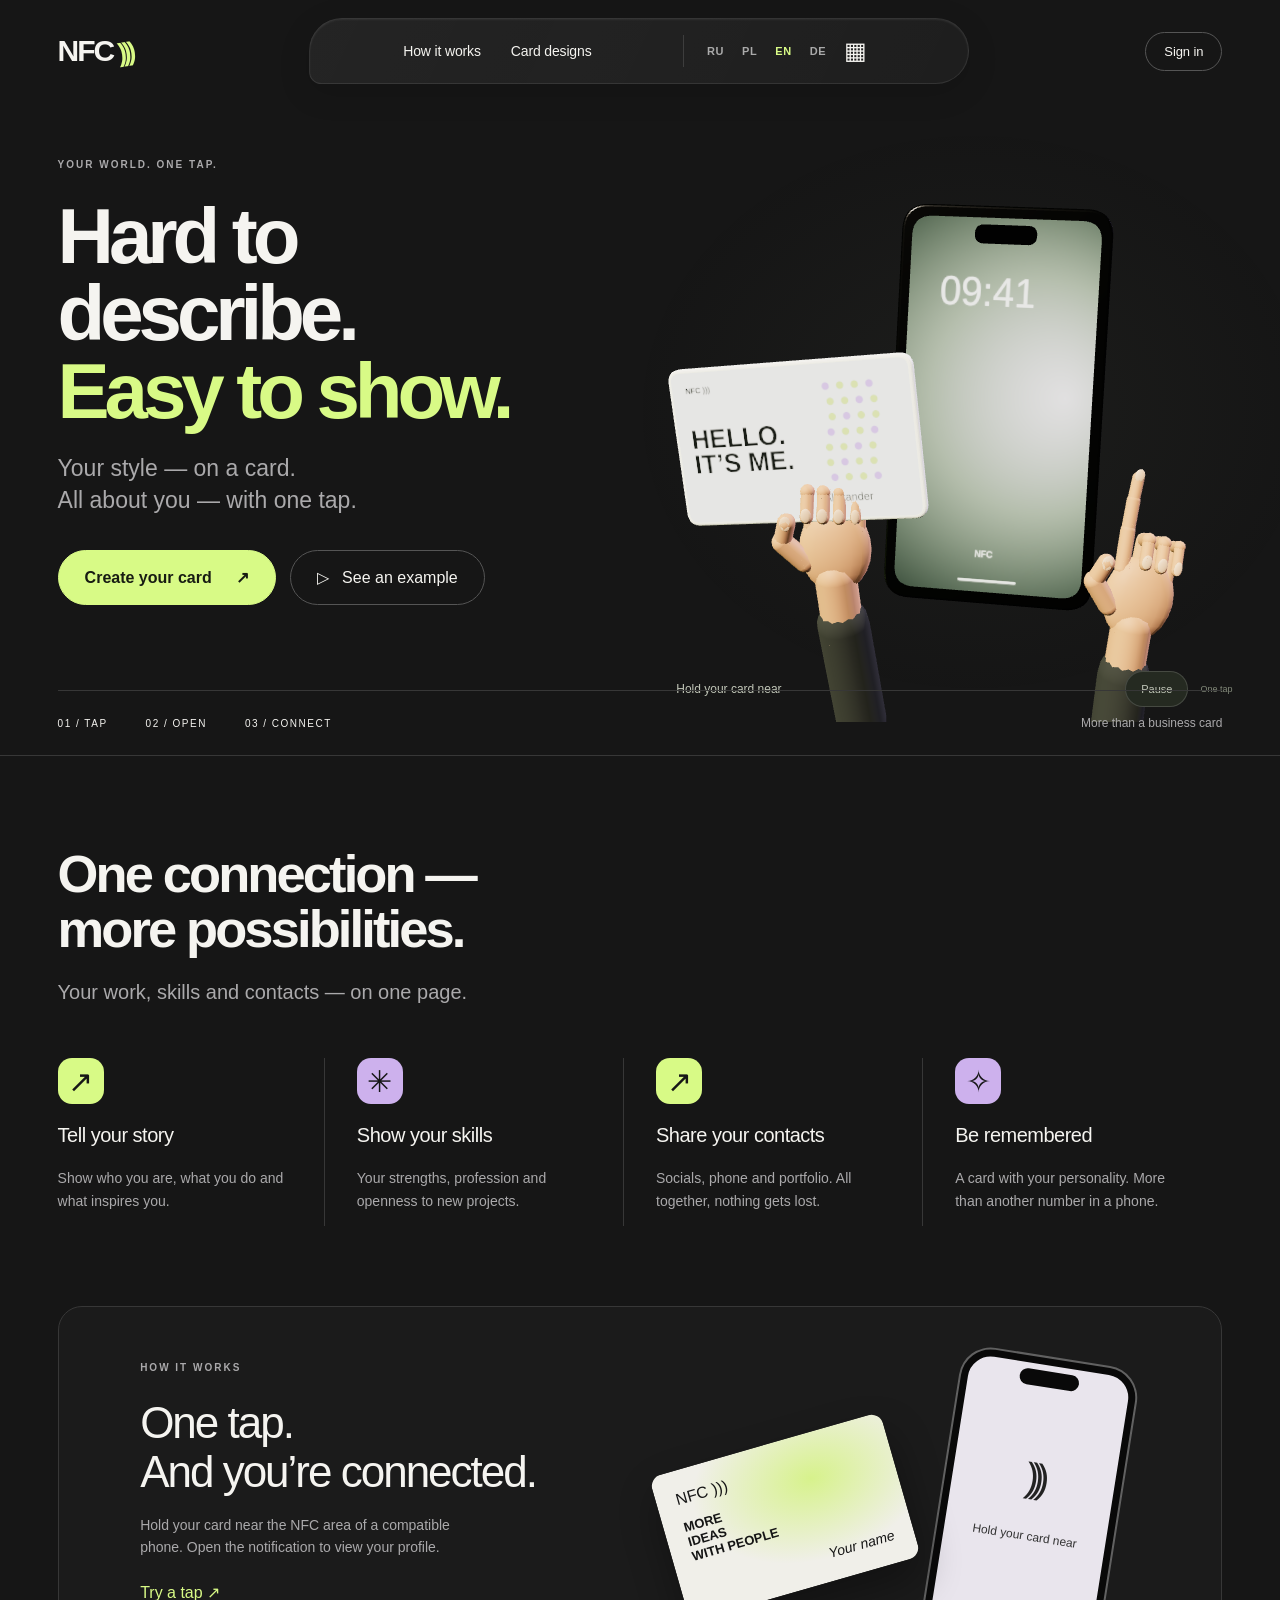
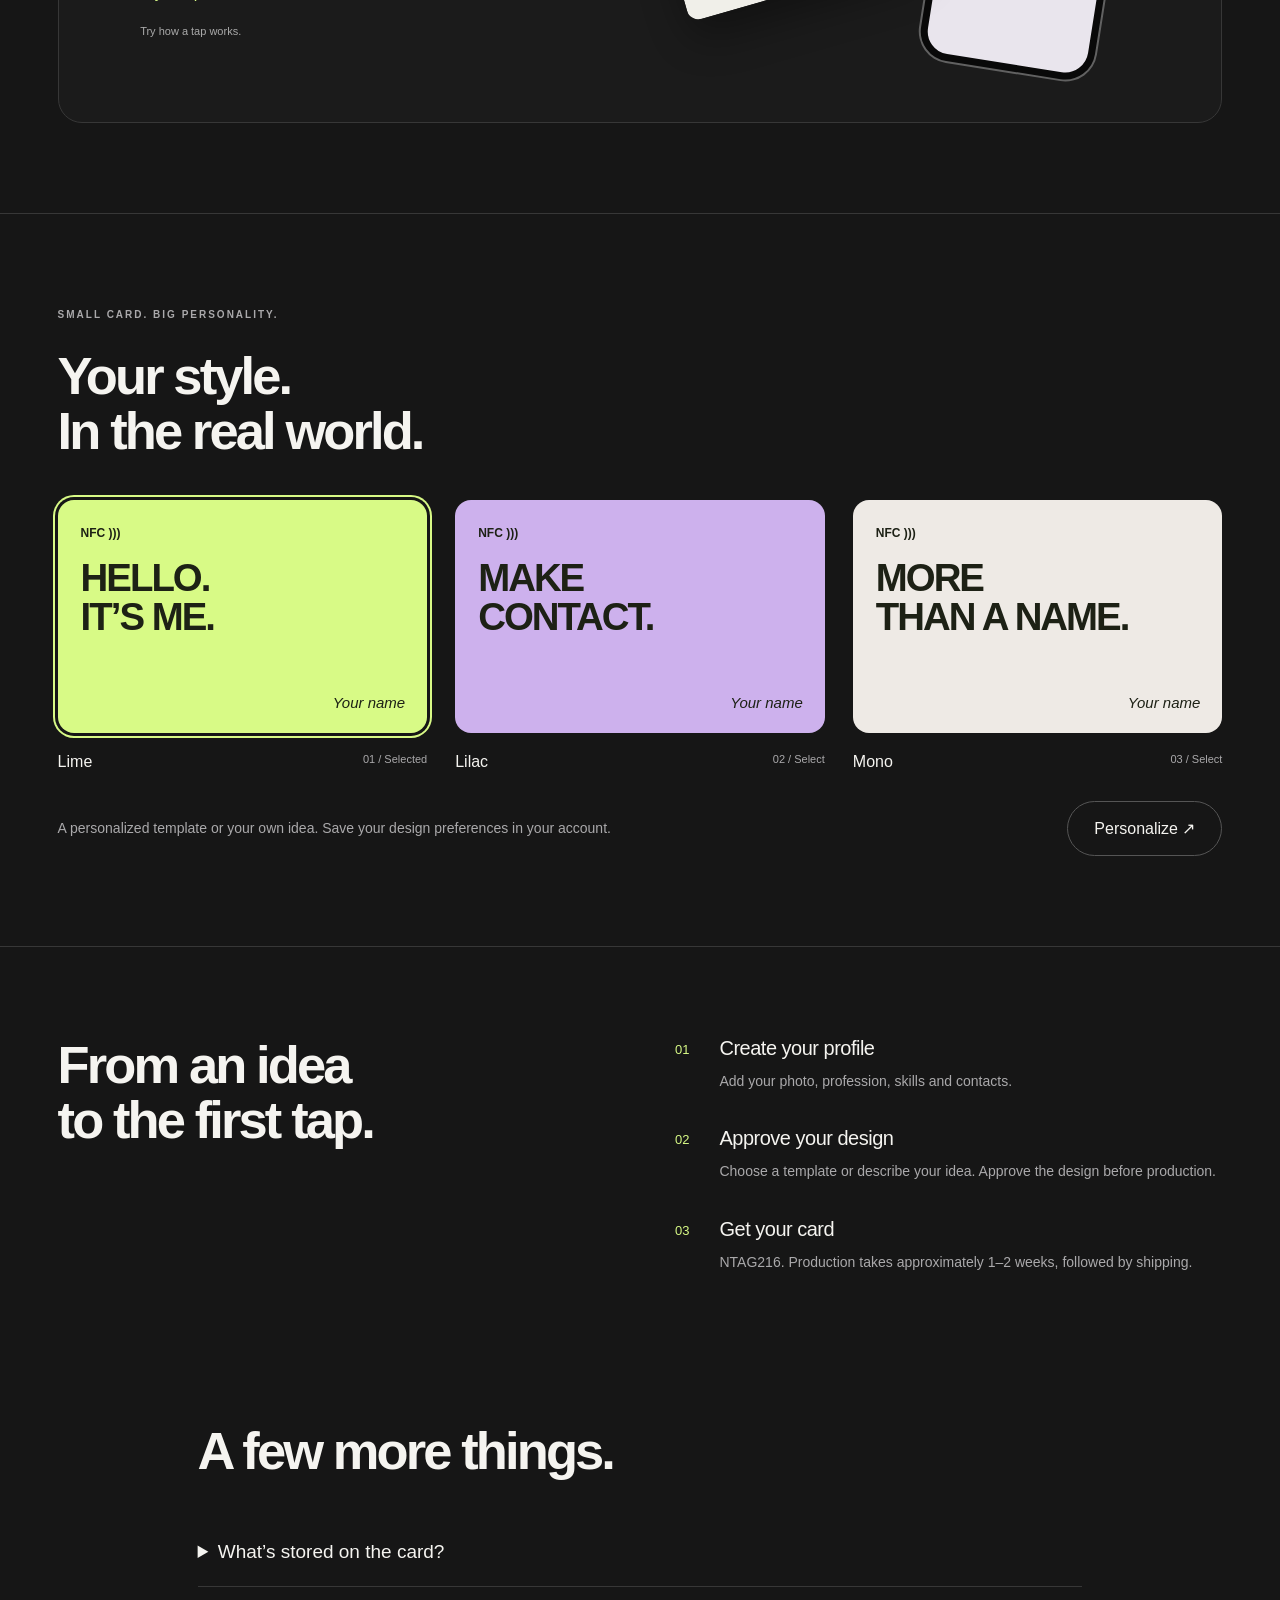
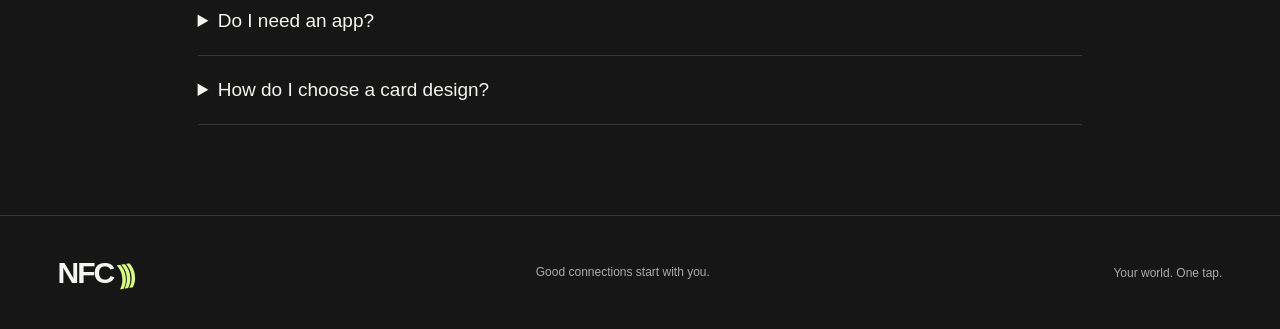
==== commit f010e04a: "Add personal account page and automatic card translations After the first card is created, the accou" ====
--- a/index.html
+++ b/index.html
@@ -426,6 +426,7 @@
         <p id="auth-status" role="status"></p>
       </form>
     </dialog>
+    <script src="/profile-card.js"></script>
     <script src="/app.js"></script>
     <script src="/account.js"></script>
     <script src="/i18n.js"></script>
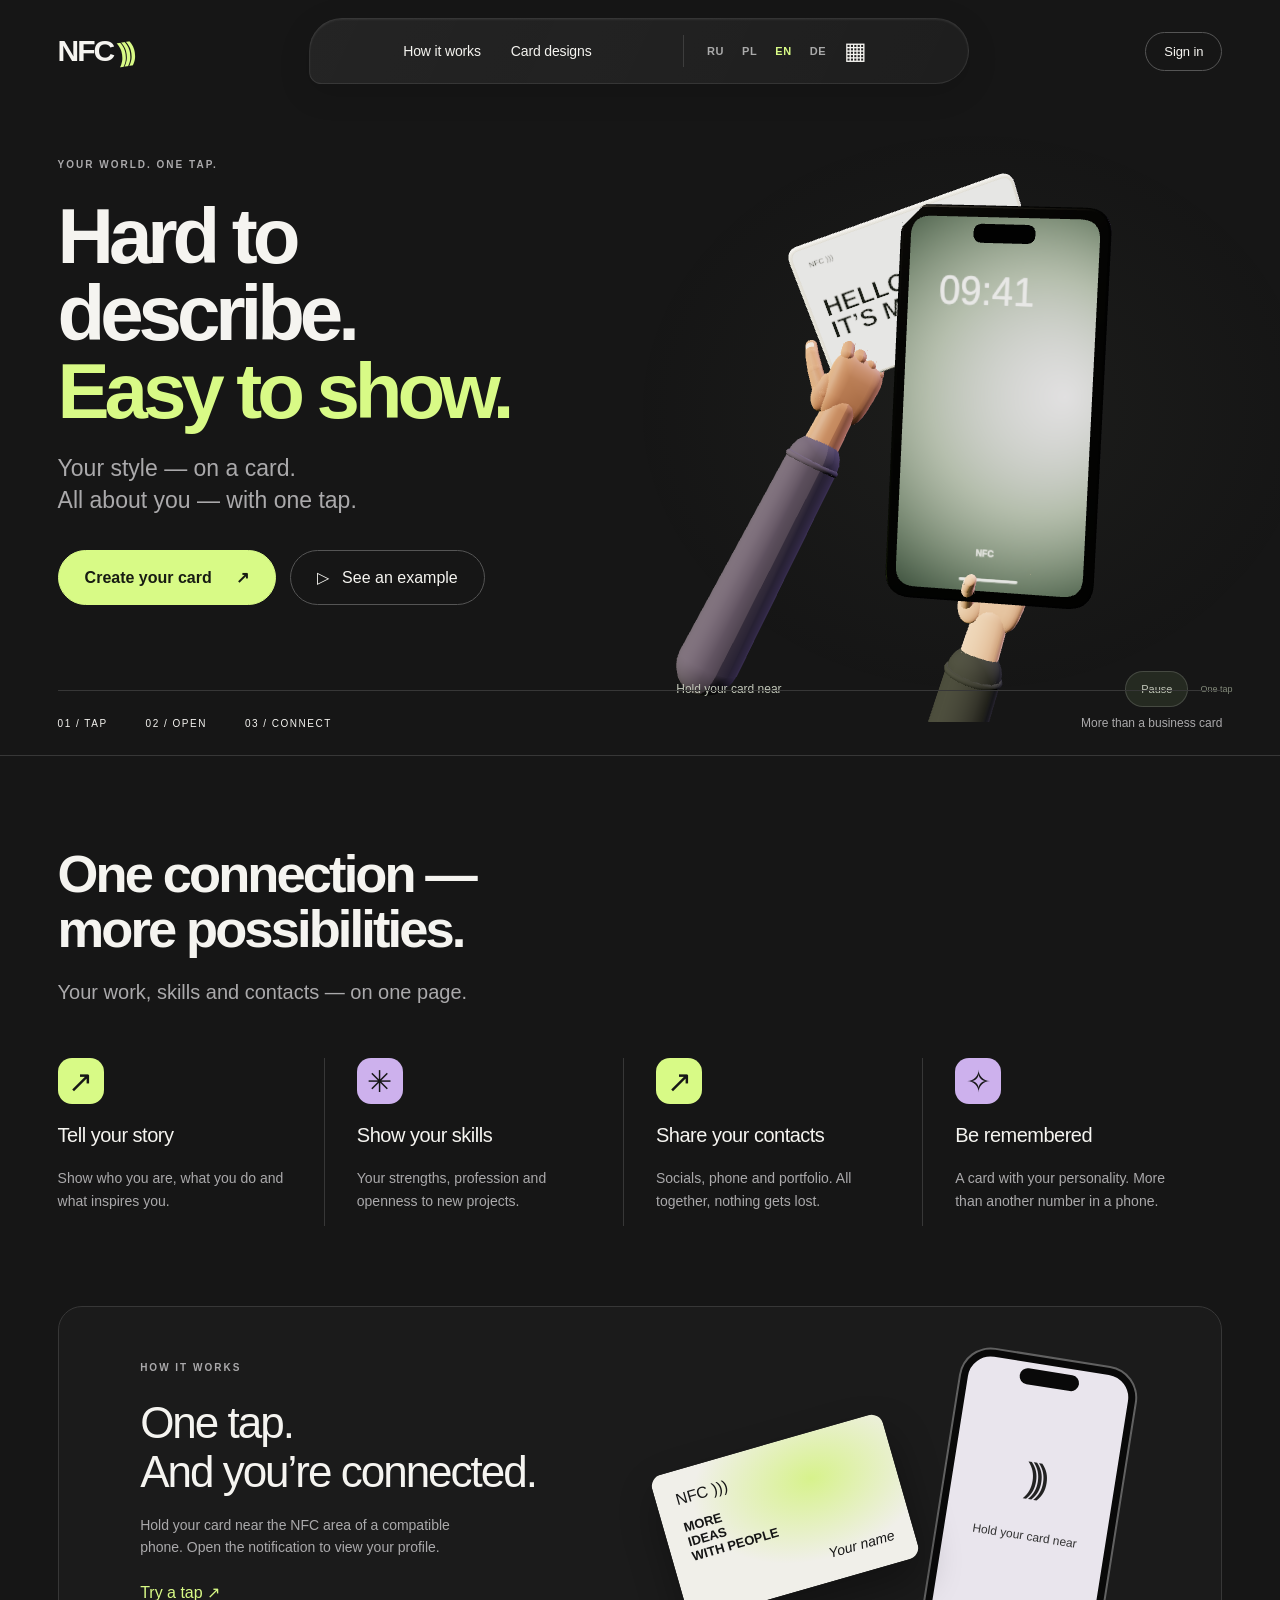
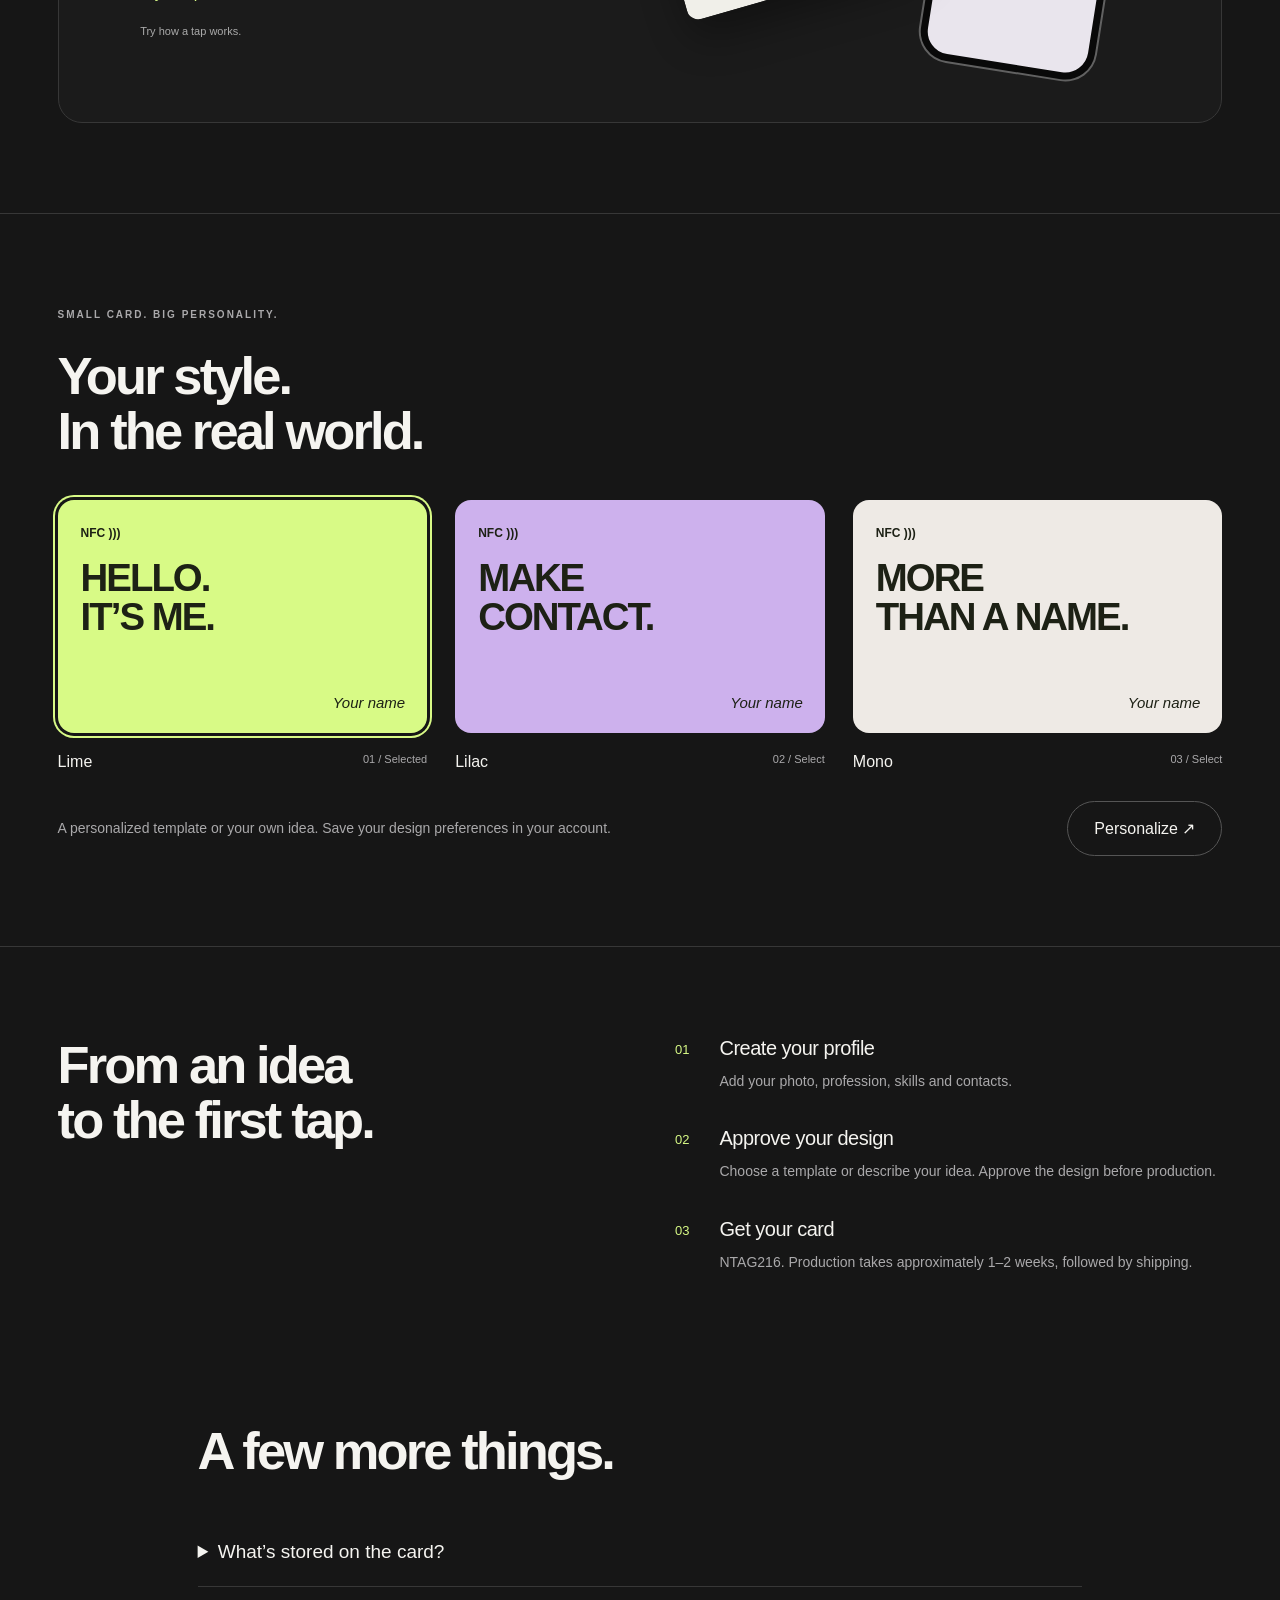
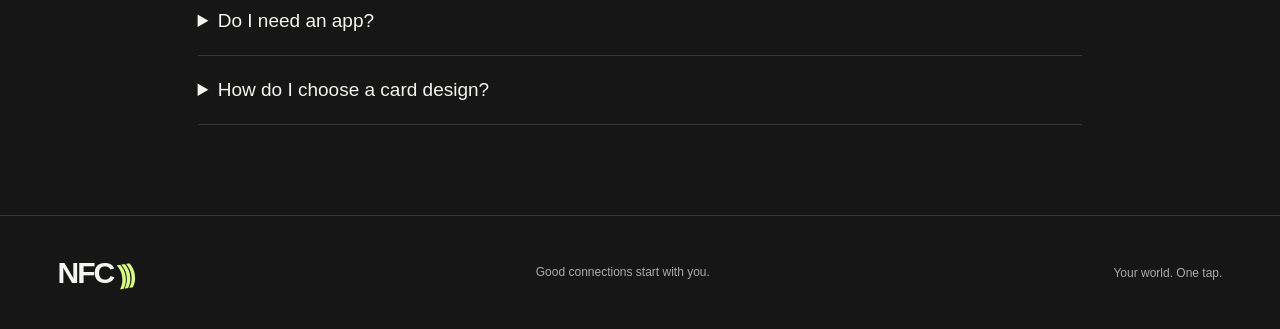
==== commit d90f744b: "Use real footage of hands in the landing hero Replace the 3D hands with a Pexels clip (6602062, Pave" ====
--- a/index.html
+++ b/index.html
@@ -50,8 +50,17 @@
           <div
             id="hero-scene"
             role="img"
-            aria-label="3D-демонстрация: руки подносят NFC-карту к телефону, касаются уведомления и открывают визитку."
+            aria-label="Демонстрация: одно NFC-касание — и контакт уже у тебя."
           >
+            <video
+              class="hero-video"
+              muted
+              loop
+              playsinline
+              preload="none"
+              poster="/assets/video/hero-tap-poster.jpg"
+              aria-hidden="true"
+            ></video>
             <canvas aria-hidden="true"></canvas>
           </div>
           <div class="scene-caption">
--- a/style.css
+++ b/style.css
@@ -1841,6 +1841,36 @@
 .public-page .hero-3d {
   display: none;
 }
+/* Real footage hero. The canvas stays for the 3D fallback. */
+.hero-3d #hero-scene {
+  position: relative;
+}
+.hero-video {
+  position: absolute;
+  inset: 0;
+  display: none;
+  width: 100%;
+  height: 100%;
+  object-fit: cover;
+  object-position: 55% 60%;
+  filter: saturate(0.92) contrast(1.04);
+  -webkit-mask-image: radial-gradient(
+    ellipse 72% 68% at 55% 52%,
+    #000 52%,
+    transparent 100%
+  );
+  mask-image: radial-gradient(
+    ellipse 72% 68% at 55% 52%,
+    #000 52%,
+    transparent 100%
+  );
+}
+.video-active .hero-video {
+  display: block;
+}
+.video-active canvas {
+  display: none;
+}
 /* Shared light digital profile; the landing page stays graphite. */
 .digital-card {
   --card-accent: #d8fa86;
